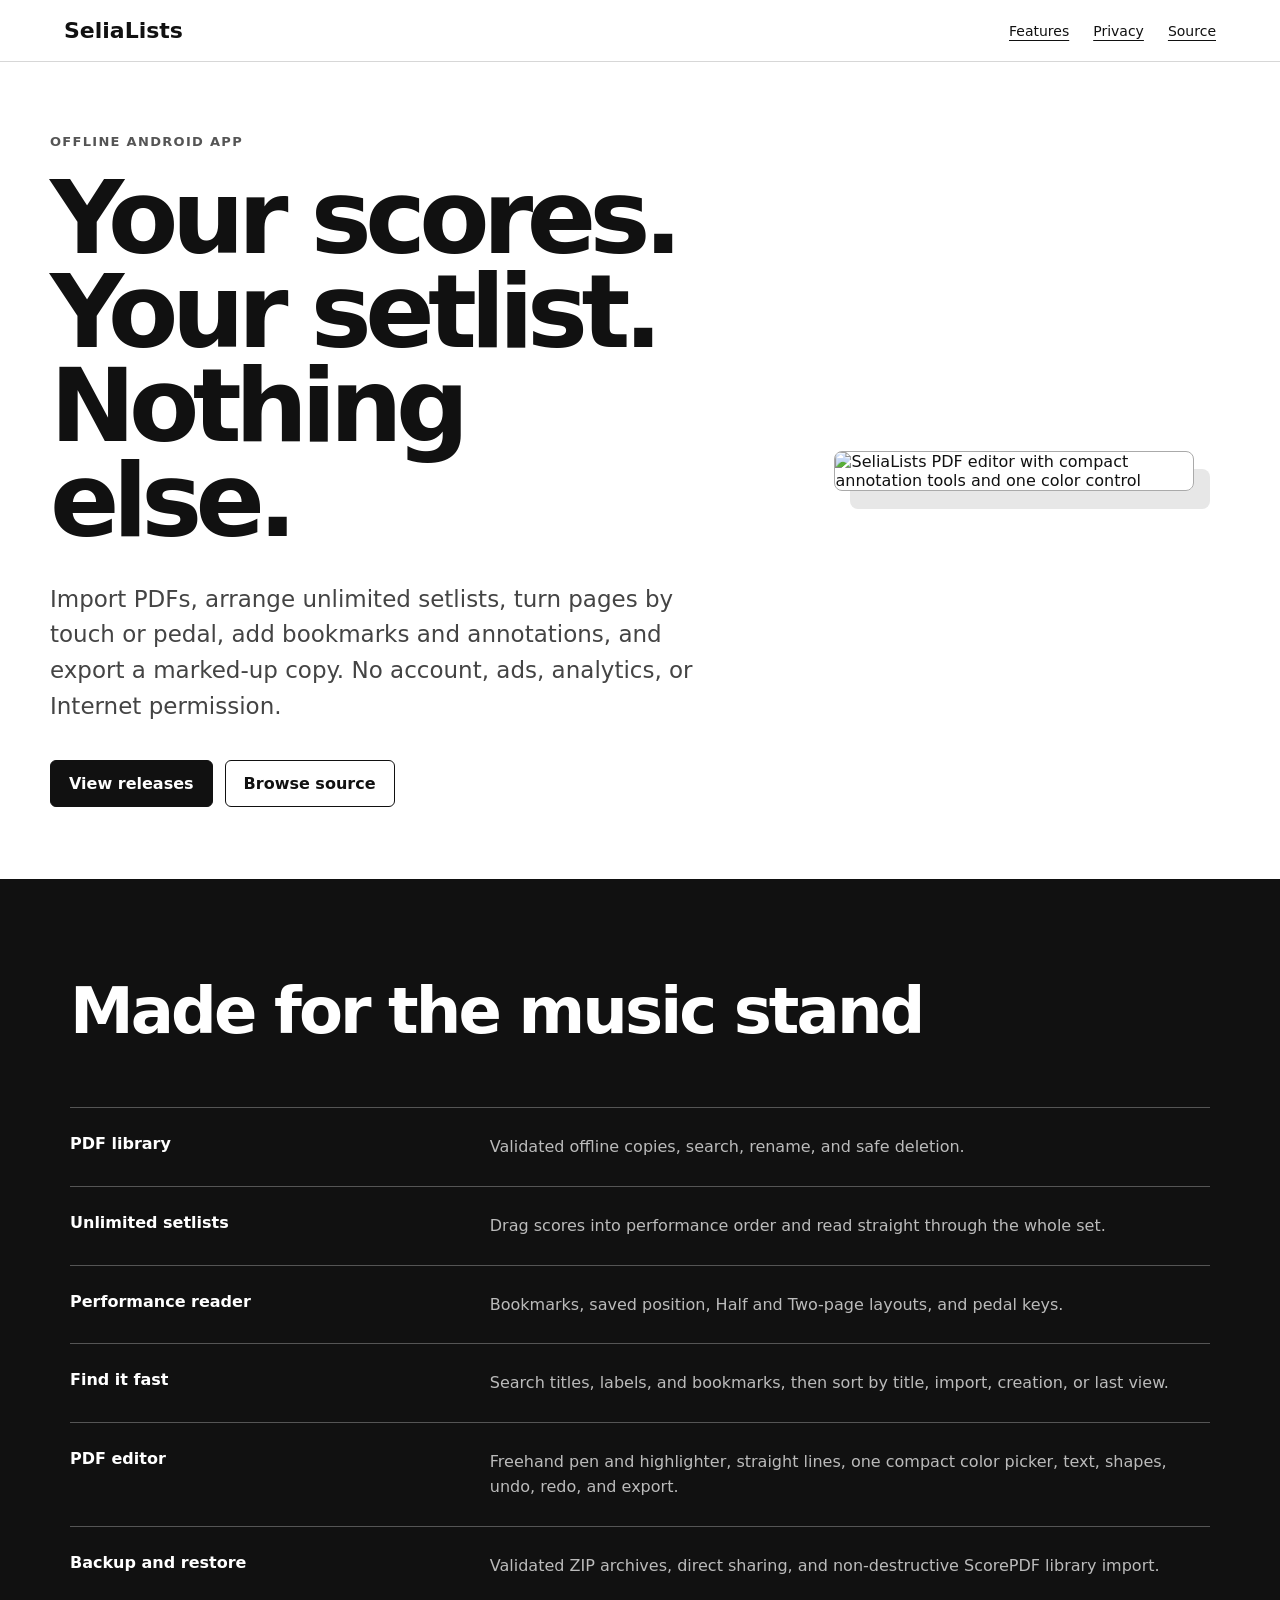
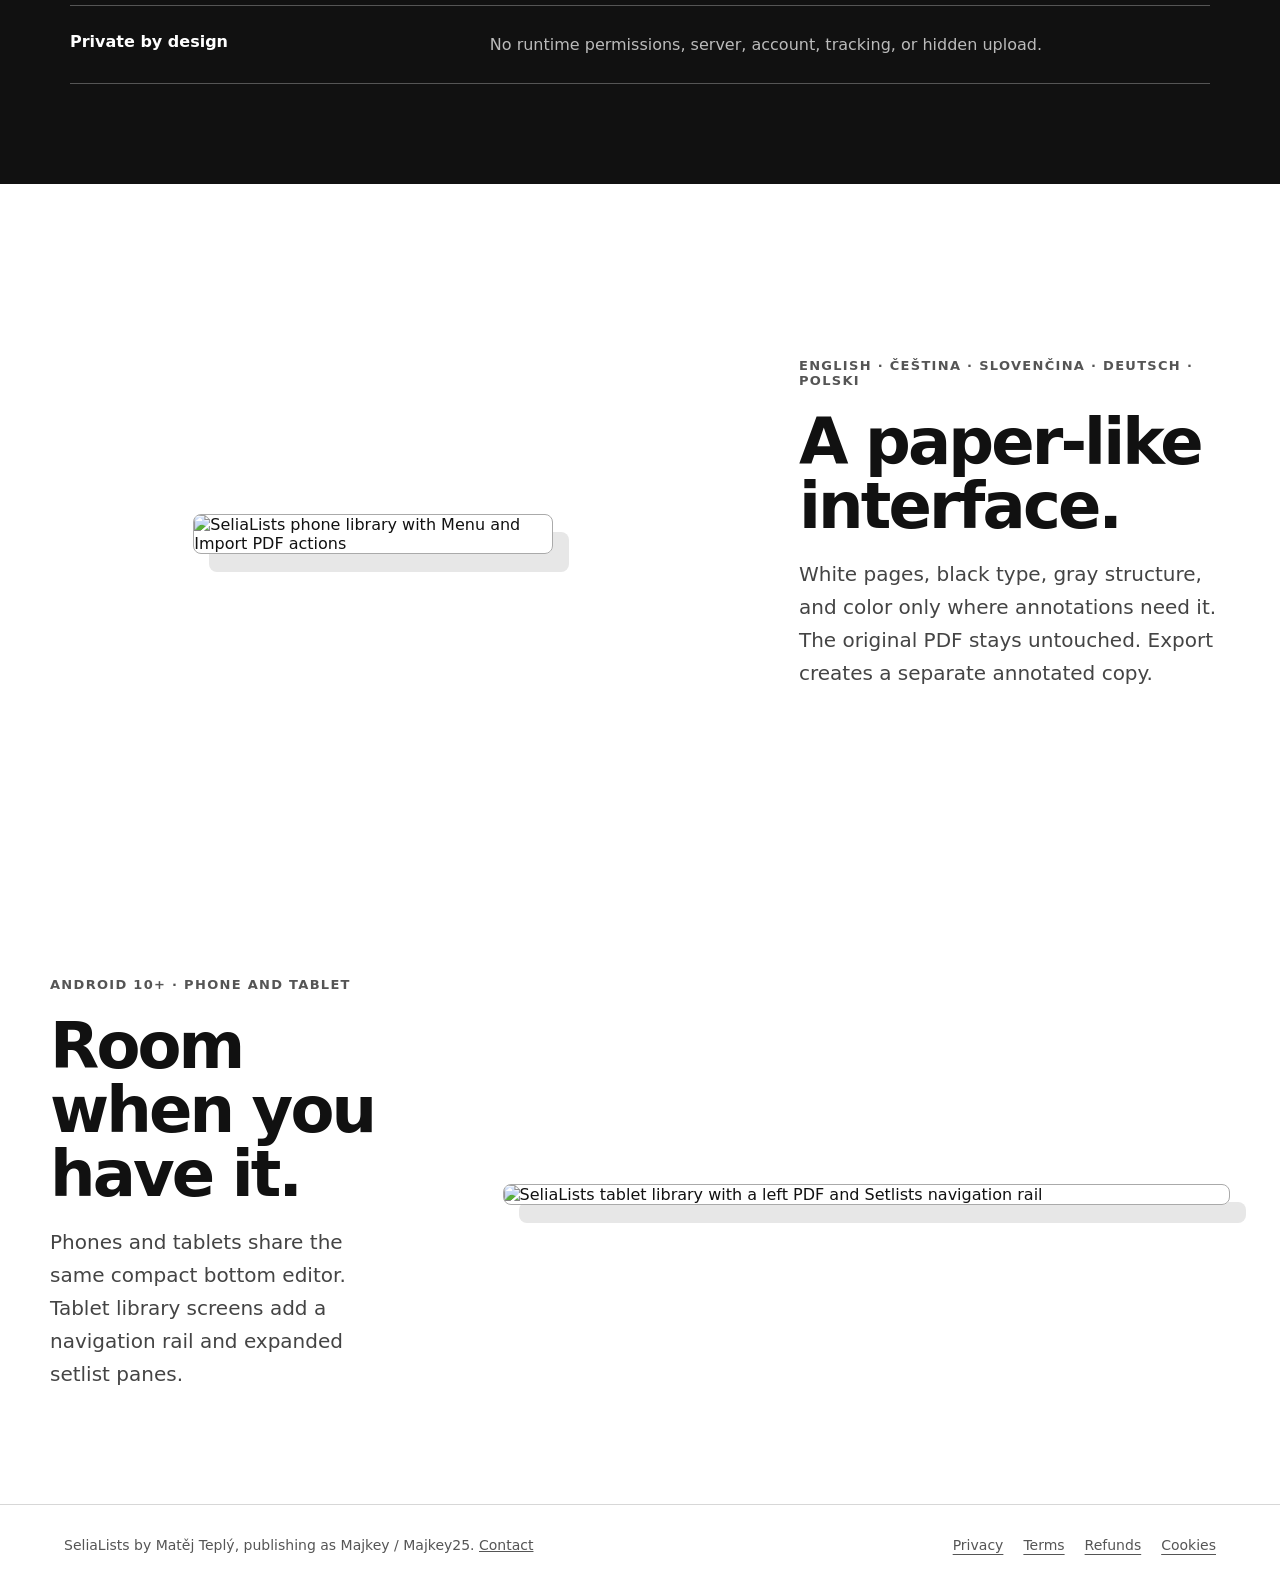
==== site/index.html @ b51d4991 "chore: consolidate policy and CI follow-ups" ====
<!doctype html>
<html lang="en">
<head>
  <meta charset="utf-8">
  <meta name="viewport" content="width=device-width, initial-scale=1">
  <meta name="description" content="SeliaLists is an offline Android 10+ PDF organizer and annotation editor for musicians.">
  <title>SeliaLists - scores, setlists, annotations</title>
  <link rel="stylesheet" href="styles.css">
  <link rel="icon" type="image/png" href="assets/icon.png">
</head>
<body>
  <a class="skip-link" href="#top">Skip to content</a>
  <header class="masthead">
    <a class="wordmark" href="#top" aria-label="SeliaLists home">SeliaLists</a>
    <nav aria-label="Primary navigation">
      <a href="#features">Features</a>
      <a href="privacy.html">Privacy</a>
      <a href="https://github.com/Majkey25/selia-lists">Source</a>
    </nav>
  </header>

  <main id="top" tabindex="-1">
    <section class="hero">
      <div class="hero-copy">
        <p class="eyebrow">Offline Android app</p>
        <h1>Your scores.<br>Your setlist.<br>Nothing else.</h1>
        <p class="lede">Import PDFs, arrange unlimited setlists, turn pages by touch or pedal, add bookmarks and annotations, and export a marked-up copy. No account, ads, analytics, or Internet permission.</p>
        <div class="actions">
          <a class="primary" href="https://github.com/Majkey25/selia-lists/releases">View releases</a>
          <a class="secondary" href="https://github.com/Majkey25/selia-lists">Browse source</a>
        </div>
      </div>
      <img class="phone" src="assets/reader.png" alt="SeliaLists PDF editor with compact annotation tools and one color control">
    </section>

    <section id="features" class="features">
      <h2>Made for the music stand</h2>
      <dl>
        <div><dt>PDF library</dt><dd>Validated offline copies, search, rename, and safe deletion.</dd></div>
        <div><dt>Unlimited setlists</dt><dd>Drag scores into performance order and read straight through the whole set.</dd></div>
        <div><dt>Performance reader</dt><dd>Bookmarks, saved position, Half and Two-page layouts, and pedal keys.</dd></div>
        <div><dt>Find it fast</dt><dd>Search titles, labels, and bookmarks, then sort by title, import, creation, or last view.</dd></div>
        <div><dt>PDF editor</dt><dd>Freehand pen and highlighter, straight lines, one compact color picker, text, shapes, undo, redo, and export.</dd></div>
        <div><dt>Backup and restore</dt><dd>Validated ZIP archives, direct sharing, and non-destructive ScorePDF library import.</dd></div>
        <div><dt>Private by design</dt><dd>No runtime permissions, server, account, tracking, or hidden upload.</dd></div>
      </dl>
    </section>

    <section class="proof">
      <img class="phone" src="assets/home.png" alt="SeliaLists phone library with Menu and Import PDF actions">
      <div>
        <p class="eyebrow">English · Čeština · Slovenčina · Deutsch · Polski</p>
        <h2>A paper-like interface.</h2>
        <p>White pages, black type, gray structure, and color only where annotations need it. The original PDF stays untouched. Export creates a separate annotated copy.</p>
      </div>
    </section>

    <section class="tablet-proof">
      <div>
        <p class="eyebrow">Android 10+ · phone and tablet</p>
        <h2>Room when you have it.</h2>
        <p>Phones and tablets share the same compact bottom editor. Tablet library screens add a navigation rail and expanded setlist panes.</p>
      </div>
      <img class="tablet" src="assets/tablet.png" alt="SeliaLists tablet library with a left PDF and Setlists navigation rail">
    </section>
  </main>

  <footer>
    <span>SeliaLists by Matěj Teplý, publishing as Majkey / Majkey25. <a href="mailto:majkeylab@gmail.com">Contact</a></span>
    <nav class="policy-links" aria-label="Policies"><a href="privacy.html">Privacy</a><a href="terms.html">Terms</a><a href="refunds.html">Refunds</a><a href="cookies.html">Cookies</a></nav>
  </footer>
</body>
</html>
---- site/styles.css ----
:root {
  color-scheme: light;
  font-family: Inter, ui-sans-serif, system-ui, -apple-system, BlinkMacSystemFont, "Segoe UI", sans-serif;
  color: #111;
  background: #fff;
  font-synthesis: none;
}

* { box-sizing: border-box; }
html { scroll-behavior: smooth; }
body { margin: 0; }
a { color: inherit; }
a:focus-visible { outline: 3px solid currentColor; outline-offset: 4px; }
.skip-link { position: fixed; left: 16px; top: -80px; z-index: 4; padding: 10px 14px; color: #fff; background: #111; }
.skip-link:focus { top: 16px; }

.masthead {
  position: sticky;
  top: 0;
  z-index: 2;
  display: flex;
  align-items: center;
  justify-content: space-between;
  padding: 18px clamp(20px, 5vw, 72px);
  background: rgba(255, 255, 255, 0.96);
  border-bottom: 1px solid #d7d7d7;
}

.wordmark { font-size: 22px; font-weight: 750; text-decoration: none; }
nav { display: flex; gap: 24px; }
nav a { font-size: 14px; text-underline-offset: 4px; }
.policy-links { flex-wrap: wrap; gap: 12px 20px; }

main { overflow: hidden; }
.hero, .proof, .tablet-proof {
  width: min(1180px, calc(100% - 40px));
  margin: 0 auto;
  display: grid;
  grid-template-columns: minmax(0, 1.2fr) minmax(260px, 0.8fr);
  align-items: center;
  gap: clamp(48px, 8vw, 120px);
}

.hero { min-height: 760px; padding: 72px 0; }
.hero-copy { max-width: 720px; }
.eyebrow { margin: 0 0 22px; color: #555; font-size: 13px; font-weight: 700; letter-spacing: 0.1em; text-transform: uppercase; }
h1 { margin: 0; font-size: clamp(54px, 8vw, 104px); line-height: 0.92; letter-spacing: -0.065em; }
.lede { max-width: 650px; margin: 34px 0 0; color: #444; font-size: clamp(18px, 2vw, 23px); line-height: 1.55; }
.actions { display: flex; flex-wrap: wrap; gap: 12px; margin-top: 36px; }
.actions a { padding: 13px 18px; border: 1px solid #111; border-radius: 6px; font-weight: 650; text-decoration: none; }
.actions .primary { color: #fff; background: #111; }
.actions a:hover, .actions a:focus-visible { outline: 3px solid #aaa; outline-offset: 3px; }

.phone { display: block; width: min(100%, 360px); margin: 0 auto; border: 1px solid #aaa; border-radius: 8px; box-shadow: 16px 18px 0 #e7e7e7; }

.features { padding: 100px max(20px, calc((100vw - 1140px) / 2)); color: #fff; background: #111; }
h2 { margin: 0; font-size: clamp(38px, 5vw, 68px); letter-spacing: -0.045em; line-height: 1; }
dl { margin: 64px 0 0; border-top: 1px solid #555; }
dl div { display: grid; grid-template-columns: 0.7fr 1.3fr; gap: 32px; padding: 26px 0; border-bottom: 1px solid #555; }
dt { font-weight: 750; }
dd { margin: 0; color: #bbb; line-height: 1.6; }

.proof { min-height: 700px; padding: 90px 0; }
.proof p:not(.eyebrow), .tablet-proof p:not(.eyebrow) { max-width: 600px; color: #444; font-size: 20px; line-height: 1.65; }

.tablet-proof { min-height: 620px; padding: 90px 0; grid-template-columns: minmax(260px, 0.65fr) minmax(0, 1.35fr); }
.tablet { display: block; width: 100%; border: 1px solid #aaa; border-radius: 8px; box-shadow: 16px 18px 0 #e7e7e7; }

footer { display: flex; justify-content: space-between; gap: 24px; padding: 32px clamp(20px, 5vw, 72px); border-top: 1px solid #d7d7d7; color: #555; font-size: 14px; }

.policy { width: min(760px, calc(100% - 40px)); margin: 0 auto; padding: 88px 0 112px; overflow: visible; }
.policy h1 { font-size: clamp(48px, 8vw, 78px); }
.policy h2 { margin-top: 56px; font-size: 32px; letter-spacing: -0.025em; }
.policy h3 { margin-top: 34px; font-size: 21px; }
.policy p { color: #333; font-size: 17px; line-height: 1.7; }
.policy a { overflow-wrap: anywhere; }
.policy .updated { color: #666; font-size: 14px; }
.notice { margin: 36px 0; padding: 20px; border: 1px solid #aaa; background: #f7f7f4; line-height: 1.65; }

@media (max-width: 760px) {
  .masthead nav a:first-child { display: none; }
  .hero, .proof, .tablet-proof { grid-template-columns: 1fr; }
  .hero { padding-top: 52px; }
  .phone { width: min(76vw, 320px); }
  dl div { grid-template-columns: 1fr; gap: 10px; }
  .proof { padding: 72px 0; }
  .proof .phone { order: 2; }
  .tablet-proof { padding: 72px 0; }
  footer { flex-direction: column; }
}

@media (prefers-reduced-motion: reduce) {
  html { scroll-behavior: auto; }
}
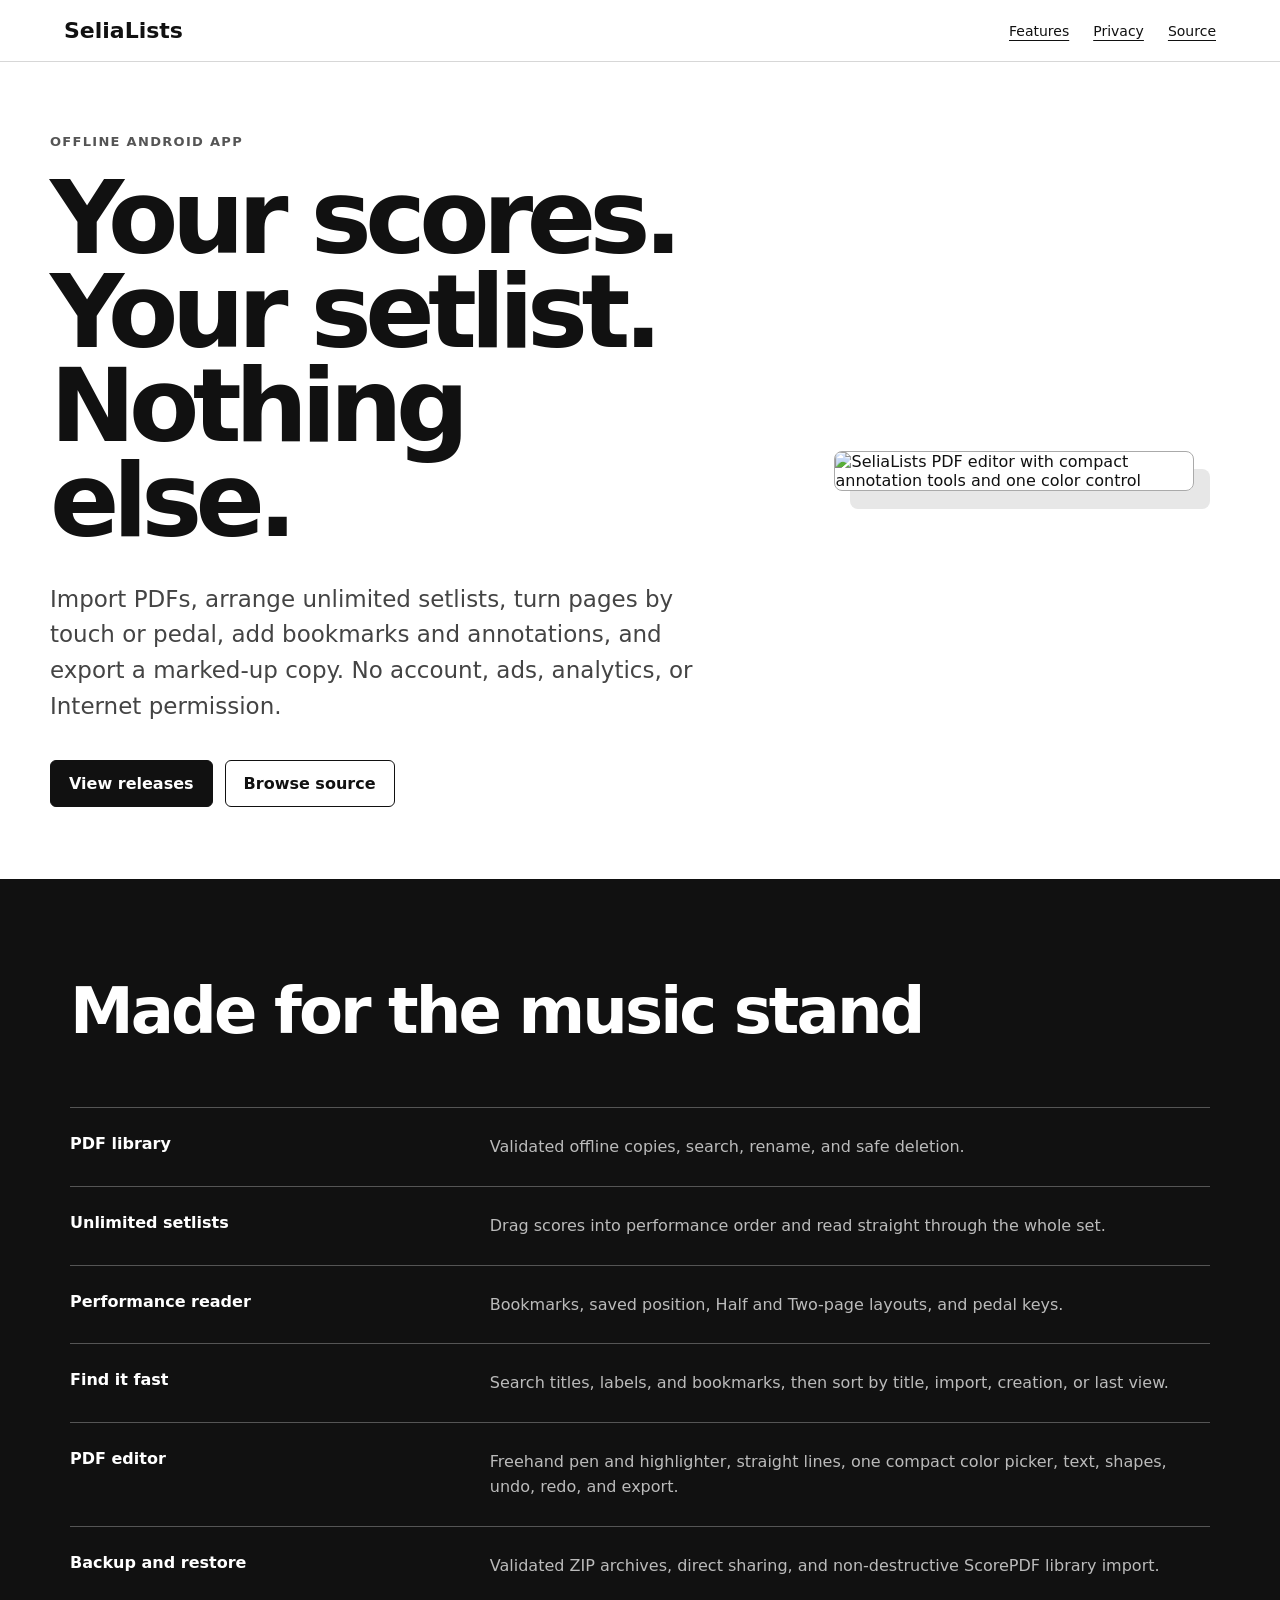
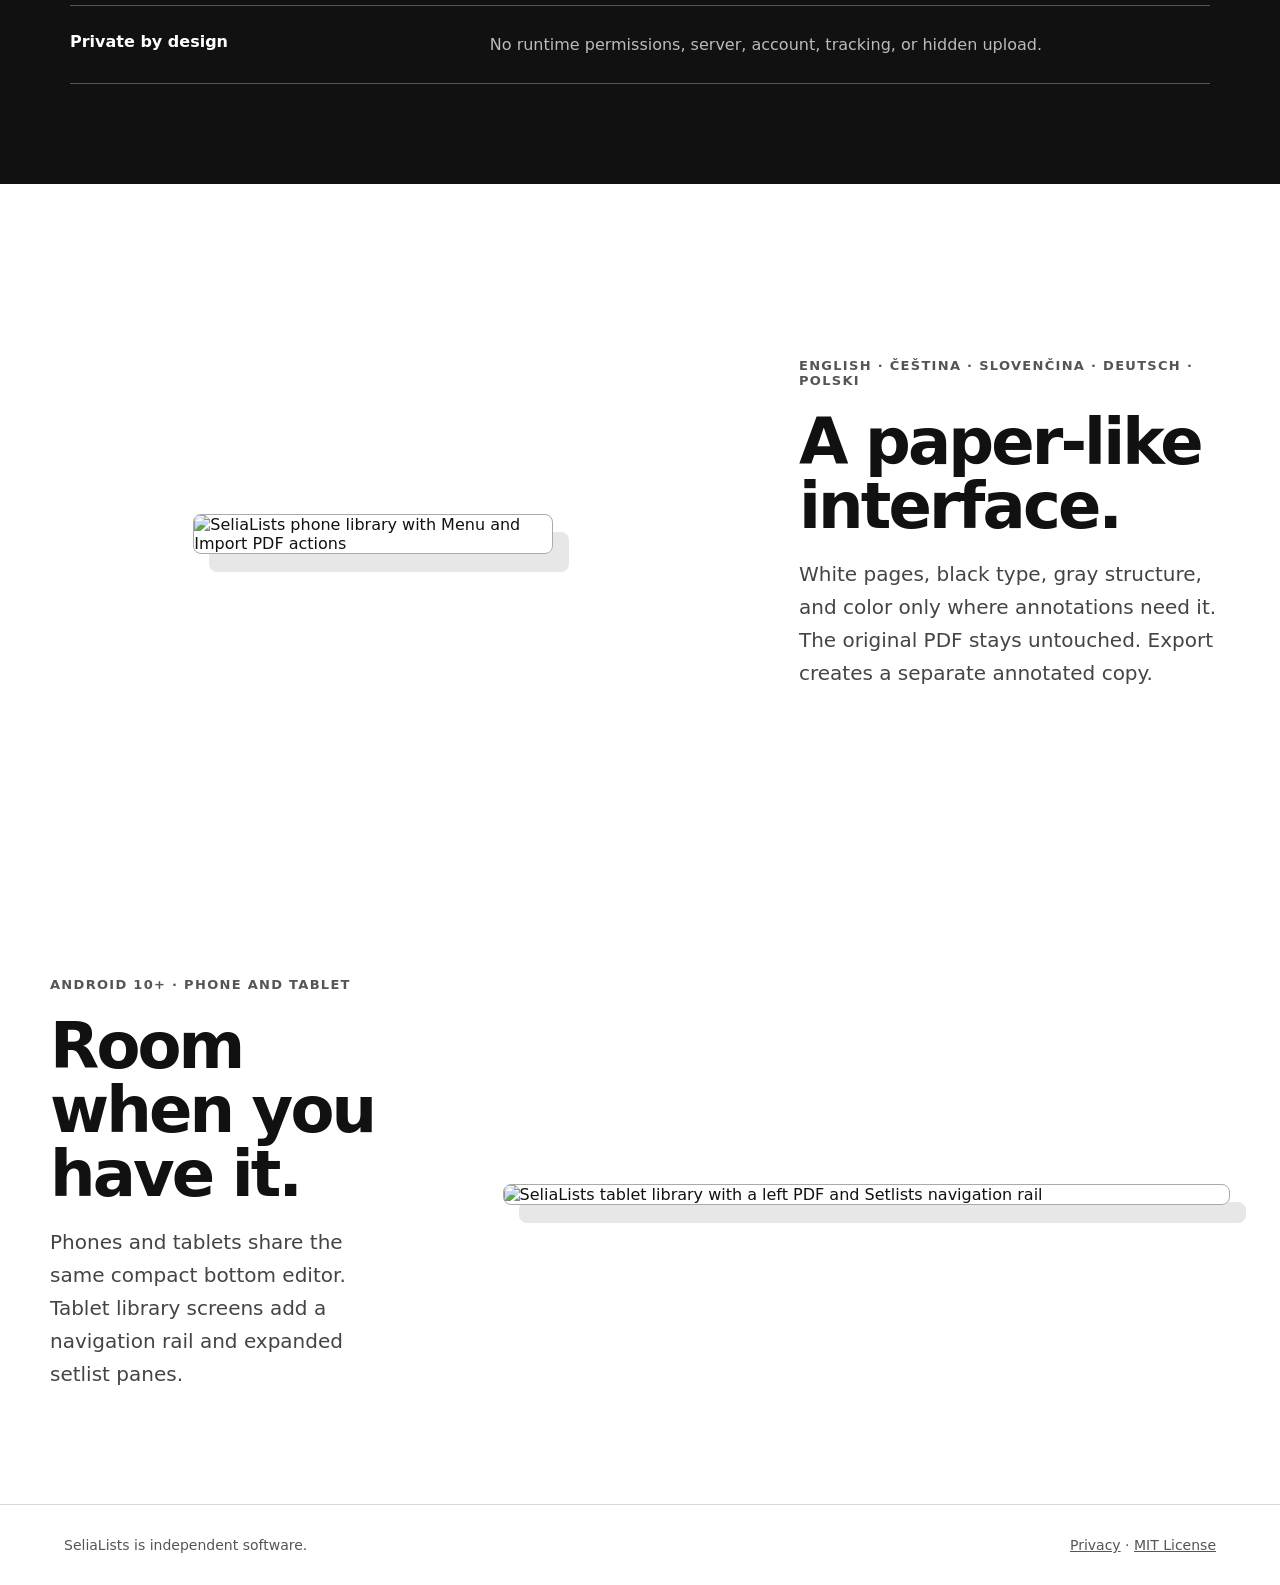
==== commit fec10b33: "Merge 7a2289b96d76de0234062633af674df533e78746 into bb0fdbf5934a8e050b5602fffc024b08553dff6b" ====
--- a/site/index.html
+++ b/site/index.html
@@ -9,7 +9,6 @@
   <link rel="icon" type="image/png" href="assets/icon.png">
 </head>
 <body>
-  <a class="skip-link" href="#top">Skip to content</a>
   <header class="masthead">
     <a class="wordmark" href="#top" aria-label="SeliaLists home">SeliaLists</a>
     <nav aria-label="Primary navigation">
@@ -19,7 +18,7 @@
     </nav>
   </header>
 
-  <main id="top" tabindex="-1">
+  <main id="top">
     <section class="hero">
       <div class="hero-copy">
         <p class="eyebrow">Offline Android app</p>
@@ -66,8 +65,8 @@
   </main>
 
   <footer>
-    <span>SeliaLists by Matěj Teplý, publishing as Majkey / Majkey25. <a href="mailto:majkeylab@gmail.com">Contact</a></span>
-    <nav class="policy-links" aria-label="Policies"><a href="privacy.html">Privacy</a><a href="terms.html">Terms</a><a href="refunds.html">Refunds</a><a href="cookies.html">Cookies</a></nav>
+    <span>SeliaLists is independent software.</span>
+    <span><a href="privacy.html">Privacy</a> · <a href="https://github.com/Majkey25/selia-lists/blob/main/LICENSE">MIT License</a></span>
   </footer>
 </body>
 </html>
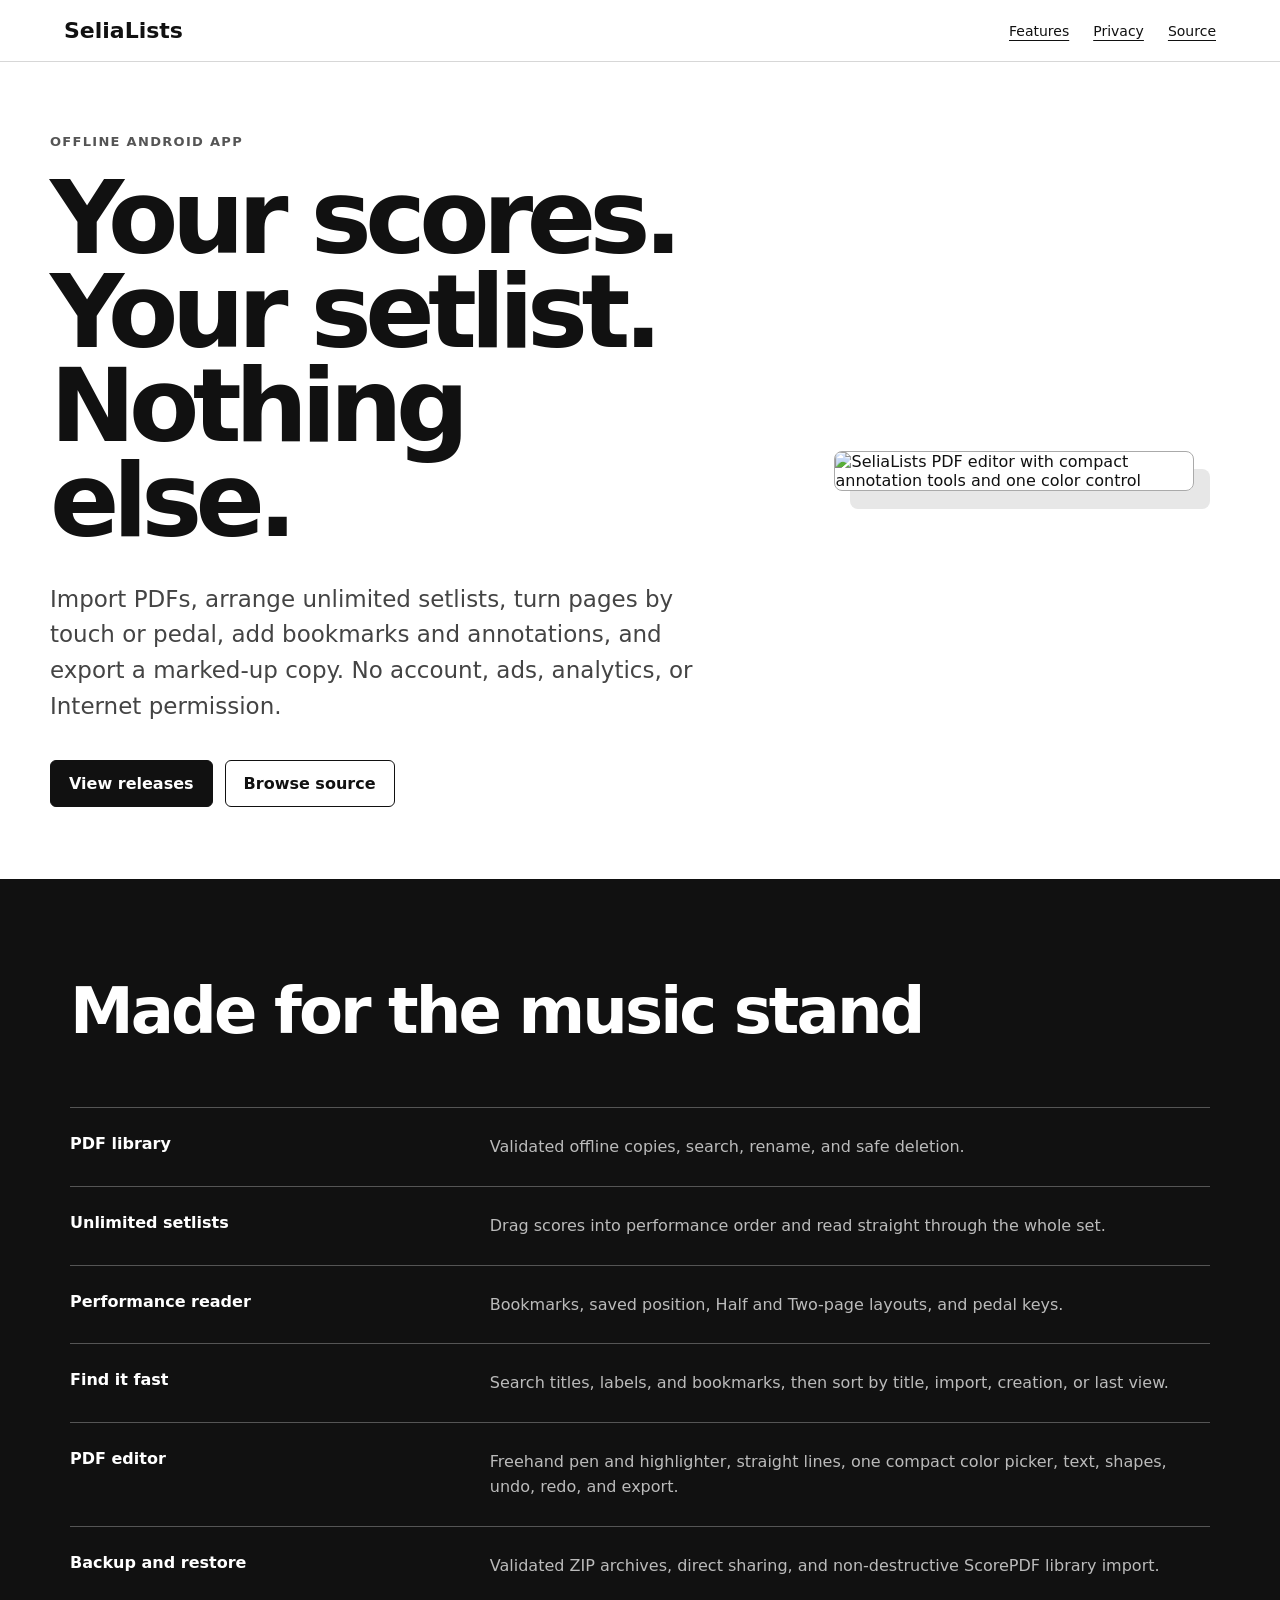
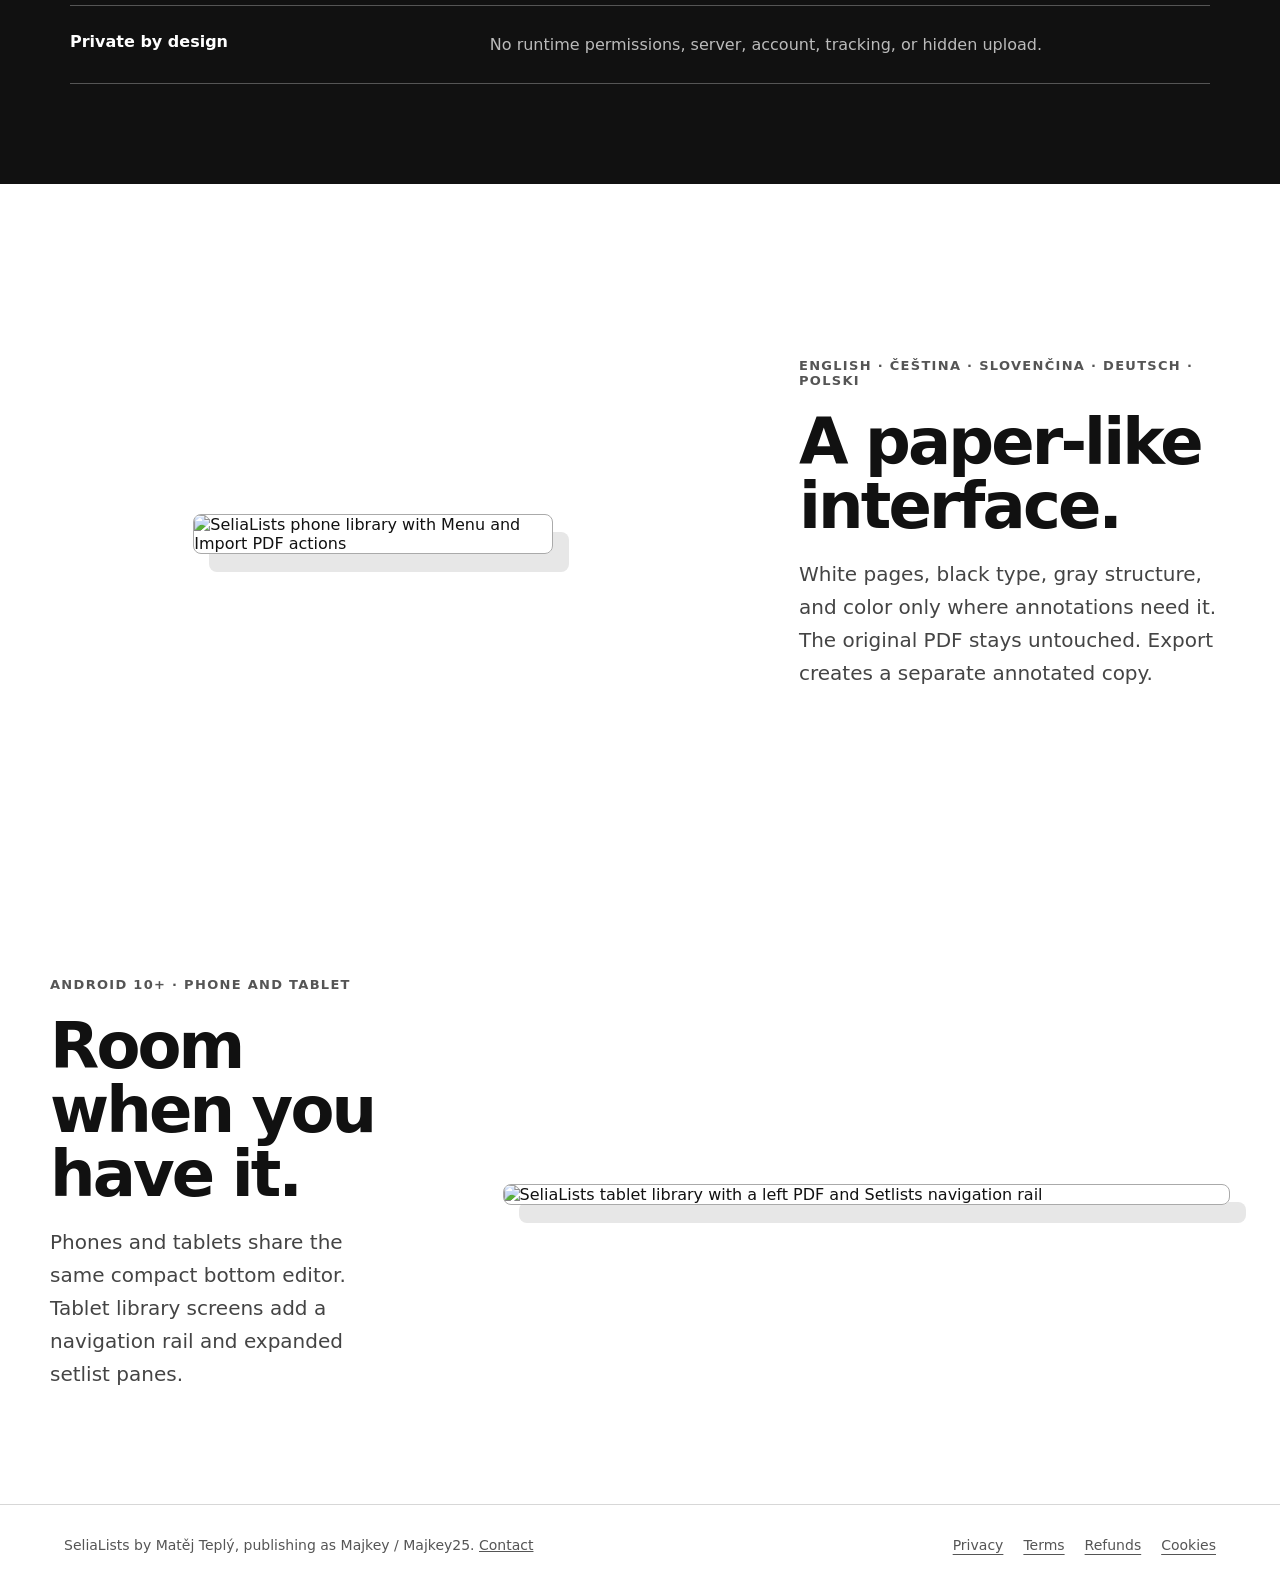
==== commit 9dd34c1b: "Merge d0206b1eecbcd92fcede8e69259eccc81ff4aa56 into bb0fdbf5934a8e050b5602fffc024b08553dff6b" ====
--- a/site/index.html
+++ b/site/index.html
@@ -6,27 +6,27 @@
   <meta name="description" content="SeliaLists is an offline Android 10+ PDF organizer and annotation editor for musicians.">
   <title>SeliaLists - scores, setlists, annotations</title>
   <link rel="stylesheet" href="styles.css">
-  <link rel="icon" type="image/png" href="assets/icon.png">
 </head>
 <body>
+  <a class="skip-link" href="#top">Skip to content</a>
   <header class="masthead">
     <a class="wordmark" href="#top" aria-label="SeliaLists home">SeliaLists</a>
     <nav aria-label="Primary navigation">
       <a href="#features">Features</a>
       <a href="privacy.html">Privacy</a>
-      <a href="https://github.com/Majkey25/selia-lists">Source</a>
+      <a href="https://github.com/Majkey25/SheetSet">Source</a>
     </nav>
   </header>
 
-  <main id="top">
+  <main id="top" tabindex="-1">
     <section class="hero">
       <div class="hero-copy">
         <p class="eyebrow">Offline Android app</p>
         <h1>Your scores.<br>Your setlist.<br>Nothing else.</h1>
         <p class="lede">Import PDFs, arrange unlimited setlists, turn pages by touch or pedal, add bookmarks and annotations, and export a marked-up copy. No account, ads, analytics, or Internet permission.</p>
         <div class="actions">
-          <a class="primary" href="https://github.com/Majkey25/selia-lists/releases">View releases</a>
-          <a class="secondary" href="https://github.com/Majkey25/selia-lists">Browse source</a>
+          <a class="primary" href="https://github.com/Majkey25/SheetSet/releases">View releases</a>
+          <a class="secondary" href="https://github.com/Majkey25/SheetSet">Browse source</a>
         </div>
       </div>
       <img class="phone" src="assets/reader.png" alt="SeliaLists PDF editor with compact annotation tools and one color control">
@@ -65,8 +65,8 @@
   </main>
 
   <footer>
-    <span>SeliaLists is independent software.</span>
-    <span><a href="privacy.html">Privacy</a> · <a href="https://github.com/Majkey25/selia-lists/blob/main/LICENSE">MIT License</a></span>
+    <span>SeliaLists by Matěj Teplý, publishing as Majkey / Majkey25. <a href="mailto:majkeylab@gmail.com">Contact</a></span>
+    <nav class="policy-links" aria-label="Policies"><a href="privacy.html">Privacy</a><a href="terms.html">Terms</a><a href="refunds.html">Refunds</a><a href="cookies.html">Cookies</a></nav>
   </footer>
 </body>
 </html>
